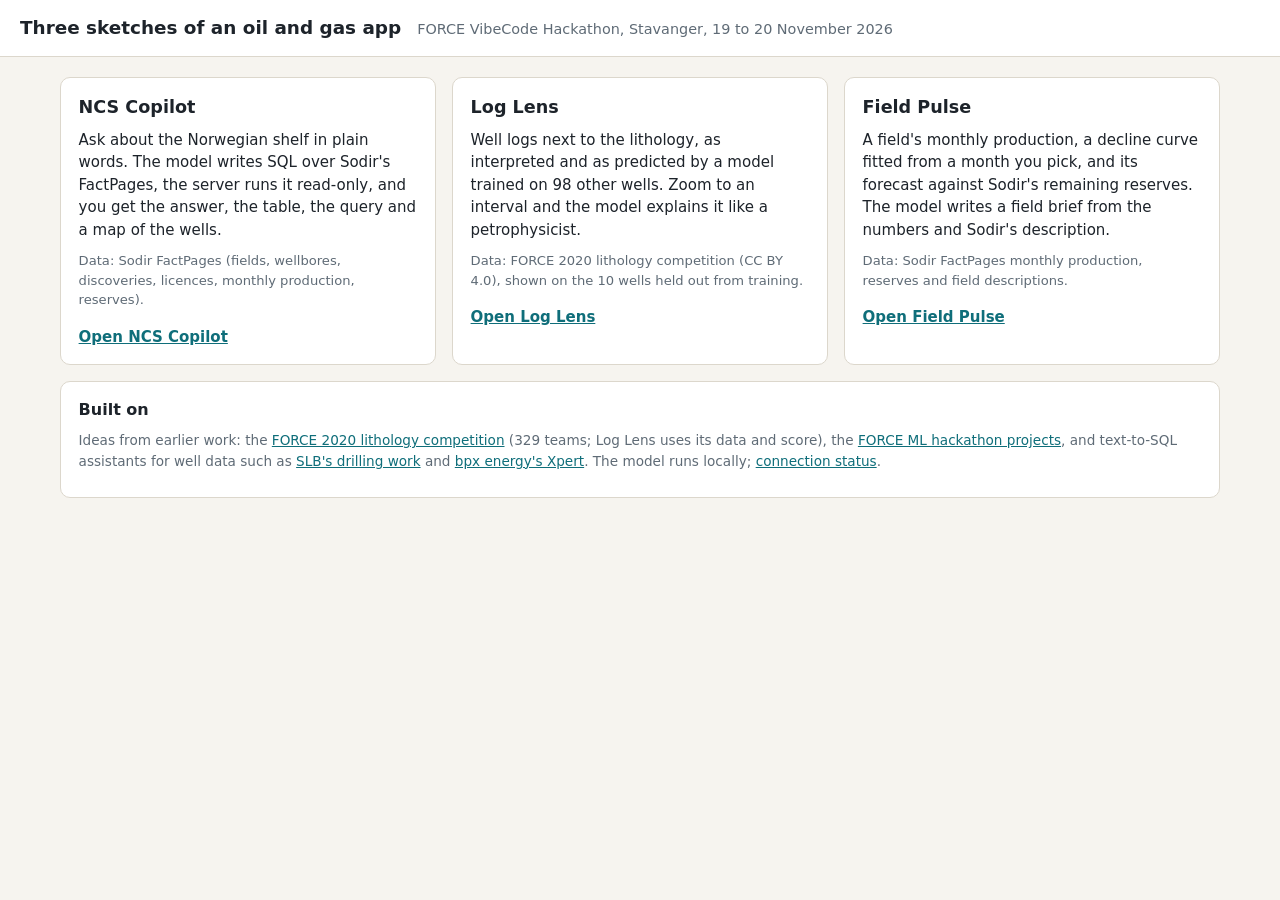
==== app/pages/index.html @ 9510b370 "initial testbeds" ====
<!doctype html>
<html lang="en">
<head>
<meta charset="utf-8" />
<meta name="viewport" content="width=device-width, initial-scale=1" />
<title>Hackathon sketches</title>
<link rel="stylesheet" href="style.css" />
<style>
  .sketch h2 { font-size: 1.1rem; }
  .sketch .data { font-size: 0.82rem; color: var(--muted); }
  .sketch a.open { display: inline-block; margin-top: 0.4rem; font-weight: 600; }
</style>
</head>
<body>
<header class="top">
  <h1>Three sketches of an oil and gas app</h1>
  <span class="sub">FORCE VibeCode Hackathon, Stavanger, 19 to 20 November 2026</span>
</header>
<main>
  <div class="grid">
    <div class="card sketch">
      <h2>NCS Copilot</h2>
      <p>Ask about the Norwegian shelf in plain words. The model writes SQL over Sodir's FactPages, the server runs it
        read-only, and you get the answer, the table, the query and a map of the wells.</p>
      <p class="data">Data: Sodir FactPages (fields, wellbores, discoveries, licences, monthly production, reserves).</p>
      <a class="open" href="copilot/">Open NCS Copilot</a>
    </div>
    <div class="card sketch">
      <h2>Log Lens</h2>
      <p>Well logs next to the lithology, as interpreted and as predicted by a model trained on 98 other wells.
        Zoom to an interval and the model explains it like a petrophysicist.</p>
      <p class="data">Data: FORCE 2020 lithology competition (CC BY 4.0), shown on the 10 wells held out from training.</p>
      <a class="open" href="logs/">Open Log Lens</a>
    </div>
    <div class="card sketch">
      <h2>Field Pulse</h2>
      <p>A field's monthly production, a decline curve fitted from a month you pick, and its forecast against
        Sodir's remaining reserves. The model writes a field brief from the numbers and Sodir's description.</p>
      <p class="data">Data: Sodir FactPages monthly production, reserves and field descriptions.</p>
      <a class="open" href="decline/">Open Field Pulse</a>
    </div>
  </div>
  <div class="card small">
    <h2>Built on</h2>
    <p class="muted">Ideas from earlier work: the
      <a href="https://github.com/bolgebrygg/Force-2020-Machine-Learning-competition">FORCE 2020 lithology competition</a>
      (329 teams; Log Lens uses its data and score), the
      <a href="https://agilescientific.com/blog/2018/9/27/force-ml-hackathon-project-round-up">FORCE ML hackathon projects</a>,
      and text-to-SQL assistants for well data such as
      <a href="https://ai.slb.com/blog/drilling-genai-optimization">SLB's drilling work</a> and
      <a href="https://aws.amazon.com/blogs/industries/how-bpx-energy-uses-amazon-bedrock-to-transform-oil-and-gas-production-insights">bpx energy's Xpert</a>.
      The model runs locally; <a href="status/">connection status</a>.</p>
  </div>
</main>
</body>
</html>
---- app/pages/style.css ----
:root {
  --bg: #f6f4ef;
  --panel: #ffffff;
  --ink: #1d232a;
  --muted: #5f6b76;
  --line: #dcd7cc;
  --accent: #0f6e7a;
  --accent-ink: #ffffff;
  --warn: #a4471d;
  --good: #2f7a3b;
  --code: #eef1f2;
  color-scheme: light;
}
@media (prefers-color-scheme: dark) {
  :root {
    --bg: #12161a;
    --panel: #1b2127;
    --ink: #e6e9ec;
    --muted: #97a3ad;
    --line: #2d353d;
    --accent: #48b3bf;
    --accent-ink: #0b1215;
    --warn: #f08c5a;
    --good: #6cc27b;
    --code: #222a31;
    color-scheme: dark;
  }
}
* { box-sizing: border-box; }
body {
  margin: 0;
  background: var(--bg);
  color: var(--ink);
  font: 15px/1.5 system-ui, -apple-system, "Segoe UI", sans-serif;
}
header.top {
  display: flex;
  align-items: baseline;
  gap: 1rem;
  flex-wrap: wrap;
  padding: 0.9rem 1.25rem;
  border-bottom: 1px solid var(--line);
  background: var(--panel);
}
header.top a.home { color: var(--muted); text-decoration: none; font-size: 0.9rem; }
header.top h1 { margin: 0; font-size: 1.15rem; }
header.top .sub { color: var(--muted); font-size: 0.9rem; }
main { max-width: 1200px; margin: 0 auto; padding: 1.25rem; }
.card {
  background: var(--panel);
  border: 1px solid var(--line);
  border-radius: 10px;
  padding: 1rem 1.1rem;
  margin-bottom: 1rem;
}
.grid { display: grid; gap: 1rem; grid-template-columns: repeat(auto-fit, minmax(260px, 1fr)); }
h2 { font-size: 1rem; margin: 0 0 0.5rem; }
p { margin: 0.3rem 0 0.6rem; }
.muted { color: var(--muted); }
.small { font-size: 0.85rem; }
a { color: var(--accent); }
input, select, textarea, button {
  font: inherit;
  color: var(--ink);
  background: var(--panel);
  border: 1px solid var(--line);
  border-radius: 7px;
  padding: 0.45rem 0.6rem;
}
textarea { width: 100%; min-height: 3.2rem; resize: vertical; }
button {
  background: var(--accent);
  color: var(--accent-ink);
  border-color: var(--accent);
  cursor: pointer;
}
button.ghost { background: transparent; color: var(--accent); }
button:disabled { opacity: 0.55; cursor: wait; }
.row { display: flex; gap: 0.6rem; align-items: center; flex-wrap: wrap; }
.chips { display: flex; gap: 0.4rem; flex-wrap: wrap; margin: 0.5rem 0; }
.chip {
  background: transparent;
  color: var(--ink);
  border: 1px solid var(--line);
  border-radius: 99px;
  padding: 0.2rem 0.7rem;
  font-size: 0.85rem;
}
pre, code { background: var(--code); border-radius: 6px; }
pre { padding: 0.7rem; overflow-x: auto; white-space: pre-wrap; font-size: 0.85rem; }
code { padding: 0.05rem 0.3rem; }
.answer { font-size: 1.02rem; white-space: pre-wrap; }
.error { color: var(--warn); }
.ok { color: var(--good); }
.table-wrap { overflow: auto; max-height: 420px; border: 1px solid var(--line); border-radius: 8px; }
table { border-collapse: collapse; width: 100%; font-size: 0.85rem; }
th, td { padding: 0.3rem 0.55rem; border-bottom: 1px solid var(--line); text-align: left; white-space: nowrap; }
th { position: sticky; top: 0; background: var(--panel); }
.stat { display: inline-block; margin-right: 1.4rem; }
.stat b { display: block; font-size: 1.25rem; }
.stat span { color: var(--muted); font-size: 0.8rem; }
#map { height: 380px; border-radius: 8px; }
.plot { width: 100%; }
.legend { display: flex; flex-wrap: wrap; gap: 0.3rem 0.9rem; font-size: 0.8rem; }
.legend i { display: inline-block; width: 0.8rem; height: 0.8rem; border-radius: 2px; margin-right: 0.3rem; vertical-align: -1px; }
@media (max-width: 600px) {
  main { padding: 0.8rem 16px; }
  header.top { padding: 0.8rem 16px; }
}
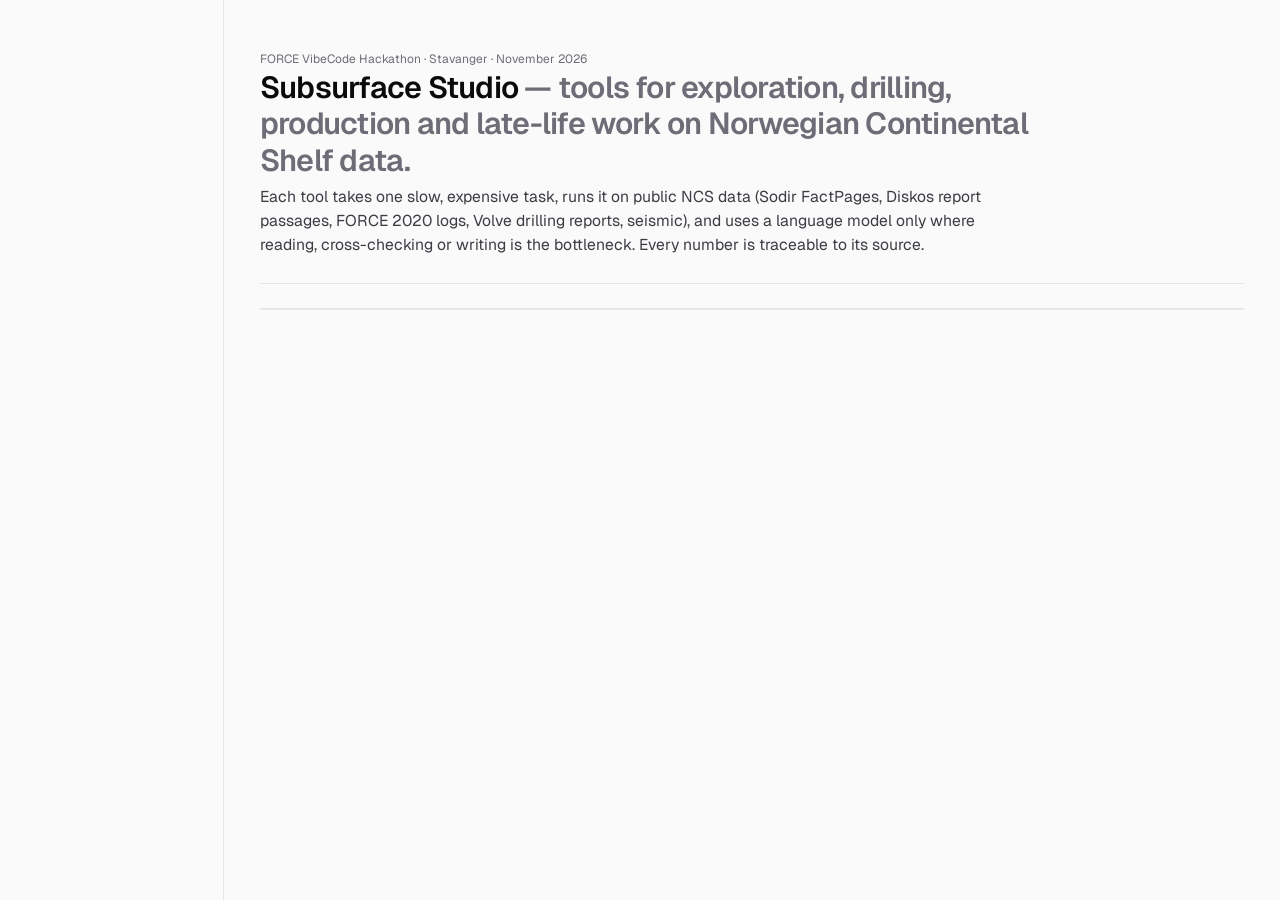
==== commit 525c863f: "feat: Subsurface Studio, ten tools on NCS data; sleek UI, tests, claim checks, drilling window, Mont" ====
--- a/app/pages/index.html
+++ b/app/pages/index.html
@@ -3,54 +3,36 @@
 <head>
 <meta charset="utf-8" />
 <meta name="viewport" content="width=device-width, initial-scale=1" />
-<title>Hackathon sketches</title>
+<title>Subsurface Studio</title>
 <link rel="stylesheet" href="style.css" />
-<style>
-  .sketch h2 { font-size: 1.1rem; }
-  .sketch .data { font-size: 0.82rem; color: var(--muted); }
-  .sketch a.open { display: inline-block; margin-top: 0.4rem; font-weight: 600; }
-</style>
 </head>
-<body>
-<header class="top">
-  <h1>Three sketches of an oil and gas app</h1>
-  <span class="sub">FORCE VibeCode Hackathon, Stavanger, 19 to 20 November 2026</span>
-</header>
-<main>
-  <div class="grid">
-    <div class="card sketch">
-      <h2>NCS Copilot</h2>
-      <p>Ask about the Norwegian shelf in plain words. The model writes SQL over Sodir's FactPages, the server runs it
-        read-only, and you get the answer, the table, the query and a map of the wells.</p>
-      <p class="data">Data: Sodir FactPages (fields, wellbores, discoveries, licences, monthly production, reserves).</p>
-      <a class="open" href="copilot/">Open NCS Copilot</a>
-    </div>
-    <div class="card sketch">
-      <h2>Log Lens</h2>
-      <p>Well logs next to the lithology, as interpreted and as predicted by a model trained on 98 other wells.
-        Zoom to an interval and the model explains it like a petrophysicist.</p>
-      <p class="data">Data: FORCE 2020 lithology competition (CC BY 4.0), shown on the 10 wells held out from training.</p>
-      <a class="open" href="logs/">Open Log Lens</a>
-    </div>
-    <div class="card sketch">
-      <h2>Field Pulse</h2>
-      <p>A field's monthly production, a decline curve fitted from a month you pick, and its forecast against
-        Sodir's remaining reserves. The model writes a field brief from the numbers and Sodir's description.</p>
-      <p class="data">Data: Sodir FactPages monthly production, reserves and field descriptions.</p>
-      <a class="open" href="decline/">Open Field Pulse</a>
-    </div>
-  </div>
-  <div class="card small">
-    <h2>Built on</h2>
-    <p class="muted">Ideas from earlier work: the
-      <a href="https://github.com/bolgebrygg/Force-2020-Machine-Learning-competition">FORCE 2020 lithology competition</a>
-      (329 teams; Log Lens uses its data and score), the
-      <a href="https://agilescientific.com/blog/2018/9/27/force-ml-hackathon-project-round-up">FORCE ML hackathon projects</a>,
-      and text-to-SQL assistants for well data such as
-      <a href="https://ai.slb.com/blog/drilling-genai-optimization">SLB's drilling work</a> and
-      <a href="https://aws.amazon.com/blogs/industries/how-bpx-energy-uses-amazon-bedrock-to-transform-oil-and-gas-production-insights">bpx energy's Xpert</a>.
-      The model runs locally; <a href="status/">connection status</a>.</p>
-  </div>
+<body data-root=".">
+<main class="page">
+  <section class="hero">
+    <div class="eyebrow">FORCE VibeCode Hackathon · Stavanger · November 2026</div>
+    <h1>Subsurface Studio <em>— tools for exploration, drilling, production and late-life work on Norwegian Continental Shelf data.</em></h1>
+    <p class="lede">Each tool takes one slow, expensive task, runs it on public NCS data (Sodir FactPages, Diskos report
+      passages, FORCE 2020 logs, Volve drilling reports, seismic), and uses a language model only where reading,
+      cross-checking or writing is the bottleneck. Every number is traceable to its source.</p>
+  </section>
+  <div class="kpis" id="facts"></div>
+  <div id="groups"></div>
 </main>
+<script src="shell.js"></script>
+<script>
+const { esc, call } = window.studio
+call('api/apps').then(({ groups, apps }) => {
+  document.getElementById('facts').innerHTML = [
+    [apps.length, 'tools'], ['8,496', 'NCS wellbores'], ['1,690', 'Diskos report passages'],
+    ['142', 'fields with production'], ['1,759', 'daily drilling reports'], ['108', 'wells of labelled logs'],
+  ].map(([v, k]) => `<div class="kpi"><div class="v">${v}</div><div class="k">${k}</div></div>`).join('')
+  document.getElementById('groups').innerHTML = groups.map((g) => {
+    const list = apps.filter((a) => a.group === g.id)
+    if (!list.length) return ''
+    return `<div class="section-title">${esc(g.name)}</div><div class="directory">${list.map((a) => `
+      <a href="${a.path}/"><b>${esc(a.name)}</b><span class="d">${esc(a.tagline)}</span><span class="v">${esc(a.value)}</span></a>`).join('')}</div>`
+  }).join('')
+})
+</script>
 </body>
 </html>
--- a/app/pages/style.css
+++ b/app/pages/style.css
@@ -1,109 +1,197 @@
+/* Subsurface Studio: a quiet, dense interface for working with data. One accent colour, flat surfaces, 1 px lines.
+   Dark by default, light when the system asks for it. */
 :root {
-  --bg: #f6f4ef;
-  --panel: #ffffff;
-  --ink: #1d232a;
-  --muted: #5f6b76;
-  --line: #dcd7cc;
-  --accent: #0f6e7a;
+  --bg: #09090b;
+  --panel: #0f0f12;
+  --panel-2: #141418;
+  --line: #222228;
+  --line-2: #2e2e36;
+  --ink: #ececef;
+  --ink-2: #b6b6bf;
+  --muted: #7c7c87;
+  --accent: #5b8cff;
+  --accent-2: #4775e6;
   --accent-ink: #ffffff;
-  --warn: #a4471d;
-  --good: #2f7a3b;
-  --code: #eef1f2;
-  color-scheme: light;
+  --amber: #d6a23a;
+  --red: #f0625a;
+  --green: #45c46a;
+  --blue: #5b8cff;
+  --violet: #a28bf5;
+  --radius: 8px;
+  --radius-sm: 6px;
+  --font: "Geist", "Inter", system-ui, -apple-system, "Segoe UI", sans-serif;
+  --mono: "Geist Mono", "JetBrains Mono", ui-monospace, Menlo, monospace;
+  color-scheme: dark;
 }
-@media (prefers-color-scheme: dark) {
+@media (prefers-color-scheme: light) {
   :root {
-    --bg: #12161a;
-    --panel: #1b2127;
-    --ink: #e6e9ec;
-    --muted: #97a3ad;
-    --line: #2d353d;
-    --accent: #48b3bf;
-    --accent-ink: #0b1215;
-    --warn: #f08c5a;
-    --good: #6cc27b;
-    --code: #222a31;
-    color-scheme: dark;
+    --bg: #fafafa;
+    --panel: #ffffff;
+    --panel-2: #f4f4f5;
+    --line: #e6e6ea;
+    --line-2: #d6d6dc;
+    --ink: #0b0b0d;
+    --ink-2: #3c3c44;
+    --muted: #6d6d77;
+    --accent: #2f63e0;
+    --accent-2: #2452c2;
+    --amber: #b07a0f;
+    --red: #cf3c35;
+    --green: #1f8f45;
+    --blue: #2f63e0;
+    --violet: #6f4fd6;
+    color-scheme: light;
   }
 }
+
 * { box-sizing: border-box; }
-body {
-  margin: 0;
-  background: var(--bg);
-  color: var(--ink);
-  font: 15px/1.5 system-ui, -apple-system, "Segoe UI", sans-serif;
+html, body { margin: 0; }
+body { background: var(--bg); color: var(--ink); font: 14px/1.55 var(--font); -webkit-font-smoothing: antialiased; min-height: 100vh; }
+a { color: var(--ink); text-decoration: underline; text-decoration-color: var(--line-2); text-underline-offset: 3px; }
+a:hover { text-decoration-color: var(--ink); }
+h1, h2, h3 { margin: 0; letter-spacing: -0.015em; font-weight: 600; }
+p { margin: 0.3rem 0 0.6rem; }
+code, pre, .mono { font-family: var(--mono); font-size: 0.85em; }
+::selection { background: color-mix(in srgb, var(--accent) 35%, transparent); }
+[hidden] { display: none !important; }
+
+/* frame */
+.shell { display: grid; grid-template-columns: 224px minmax(0, 1fr); min-height: 100vh; }
+.side { position: sticky; top: 0; height: 100vh; overflow-y: auto; border-right: 1px solid var(--line); padding: 1rem 0.75rem 1.25rem; display: flex; flex-direction: column; }
+.brand { display: flex; align-items: center; gap: 0.55rem; padding: 0.25rem 0.5rem 1.1rem; color: var(--ink); text-decoration: none; }
+.brand-mark { width: 16px; height: 16px; border-radius: 4px; background: var(--ink); flex: none; font-size: 0; }
+.brand b { display: block; font-size: 0.92rem; font-weight: 600; letter-spacing: -0.01em; }
+.brand > span > span { display: none; }
+.nav-group { margin-top: 1.1rem; }
+.nav-group > div { font-size: 0.72rem; color: var(--muted); padding: 0 0.5rem 0.3rem; }
+.nav a { display: block; padding: 0.32rem 0.5rem; border-radius: 5px; color: var(--ink-2); font-size: 0.86rem; text-decoration: none; }
+.nav a:hover { color: var(--ink); background: var(--panel-2); }
+.nav a.on { color: var(--ink); background: var(--panel-2); font-weight: 500; }
+.nav .dot, .nav .new { display: none; }
+.side-foot { margin-top: auto; padding: 1rem 0.5rem 0; font-size: 0.74rem; color: var(--muted); border-top: 1px solid var(--line); }
+.side-foot select { width: 100%; font-size: 0.8rem; padding: 0.35rem 0.5rem; margin-top: 0.3rem; }
+.side-foot label.field { color: var(--muted); font-size: 0.74rem; }
+.menu-btn { display: none; }
+
+.content { min-width: 0; }
+.page { max-width: 1360px; margin: 0 auto; padding: 1.75rem 2.25rem 3rem; }
+.page-head { display: flex; gap: 2rem; align-items: flex-end; justify-content: space-between; flex-wrap: wrap; padding-bottom: 1.1rem; margin-bottom: 1.25rem; border-bottom: 1px solid var(--line); }
+.eyebrow { font-size: 0.75rem; color: var(--muted); }
+.page-head h1 { font-size: 1.55rem; margin-top: 0.15rem; }
+.lede { color: var(--ink-2); max-width: 760px; margin: 0.4rem 0 0; }
+.value-pill { font-size: 0.8rem; color: var(--muted); max-width: 300px; text-align: right; }
+.value-pill b { display: block; color: var(--ink); font-weight: 500; font-size: 0.9rem; }
+
+/* surfaces */
+.panel { background: var(--panel); border: 1px solid var(--line); border-radius: var(--radius); padding: 1rem 1.1rem; }
+.panel + .panel, .stack > * + * { margin-top: 1rem; }
+.panel-head { display: flex; align-items: center; justify-content: space-between; gap: 1rem; margin-bottom: 0.85rem; flex-wrap: wrap; }
+.panel-head h2 { font-size: 0.92rem; }
+.panel-head .hint, .hint { color: var(--muted); font-size: 0.78rem; }
+.grid { display: grid; gap: 1rem; }
+.g2 { grid-template-columns: repeat(2, minmax(0, 1fr)); }
+.g3 { grid-template-columns: repeat(3, minmax(0, 1fr)); }
+.g4 { grid-template-columns: repeat(4, minmax(0, 1fr)); }
+.split { display: grid; gap: 1rem; grid-template-columns: minmax(0, 1.6fr) minmax(330px, 1fr); align-items: start; }
+.muted { color: var(--muted); }
+.small { font-size: 0.8rem; }
+
+/* key numbers: one strip, divided by hairlines */
+.kpis { display: grid; grid-template-columns: repeat(auto-fit, minmax(150px, 1fr)); border: 1px solid var(--line); border-radius: var(--radius); background: var(--panel); overflow: hidden; }
+.kpi { padding: 0.8rem 1rem; border-left: 1px solid var(--line); margin-left: -1px; }
+.kpi .v { font: 500 1.35rem/1.2 var(--font); font-variant-numeric: tabular-nums; letter-spacing: -0.02em; }
+.kpi .v small { font-size: 0.72rem; color: var(--muted); font-weight: 400; margin-left: 0.25rem; letter-spacing: 0; }
+.kpi .k { color: var(--muted); font-size: 0.75rem; margin-top: 0.2rem; }
+.kpi.good .v { color: var(--green); }
+.kpi.warn .v { color: var(--amber); }
+.kpi.bad .v { color: var(--red); }
+
+/* controls */
+input, select, textarea, button { font: inherit; color: var(--ink); }
+input, select, textarea { background: var(--bg); border: 1px solid var(--line-2); border-radius: var(--radius-sm); padding: 0.45rem 0.65rem; outline: none; }
+input:focus, select:focus, textarea:focus { border-color: var(--accent); }
+textarea { width: 100%; min-height: 3.2rem; resize: vertical; }
+label { color: var(--ink-2); font-size: 0.8rem; }
+label.field { display: grid; gap: 0.3rem; }
+.btn { display: inline-flex; align-items: center; gap: 0.4rem; border: 1px solid var(--ink); background: var(--ink); color: var(--bg); padding: 0.45rem 0.9rem; border-radius: var(--radius-sm); font-weight: 500; cursor: pointer; white-space: nowrap; font-size: 0.86rem; }
+.btn:hover { opacity: 0.88; }
+.btn.ghost { background: transparent; color: var(--ink); border-color: var(--line-2); }
+.btn.ghost:hover { border-color: var(--ink-2); opacity: 1; }
+.btn:disabled { opacity: 0.45; cursor: progress; }
+.row { display: flex; gap: 0.7rem; align-items: center; flex-wrap: wrap; }
+.row.end { align-items: flex-end; }
+.grow { flex: 1; }
+.chips { display: flex; gap: 0.4rem; flex-wrap: wrap; }
+.chip { border: 1px solid var(--line); background: transparent; color: var(--ink-2); border-radius: var(--radius-sm); padding: 0.25rem 0.6rem; font-size: 0.78rem; cursor: pointer; text-align: left; }
+.chip:hover { border-color: var(--line-2); color: var(--ink); background: var(--panel-2); }
+.seg { display: inline-flex; border: 1px solid var(--line-2); border-radius: var(--radius-sm); padding: 2px; gap: 2px; }
+.seg button { background: transparent; border: 0; padding: 0.3rem 0.7rem; color: var(--muted); cursor: pointer; border-radius: 4px; font-size: 0.84rem; }
+.seg button:hover { color: var(--ink); }
+.seg button.on { background: var(--panel-2); color: var(--ink); }
+
+/* labels and states */
+.tag { display: inline-block; font-size: 0.72rem; padding: 0.05rem 0.4rem; border-radius: 4px; background: var(--panel-2); color: var(--ink-2); border: 0; white-space: nowrap; }
+.tag.green { color: var(--green); background: color-mix(in srgb, var(--green) 12%, transparent); }
+.tag.amber { color: var(--amber); background: color-mix(in srgb, var(--amber) 12%, transparent); }
+.tag.red { color: var(--red); background: color-mix(in srgb, var(--red) 12%, transparent); }
+.tag.blue { color: var(--blue); background: color-mix(in srgb, var(--blue) 12%, transparent); }
+.callout { border: 1px solid var(--line); border-left: 2px solid var(--ink-2); background: var(--panel-2); border-radius: var(--radius-sm); padding: 0.6rem 0.8rem; }
+.callout.warn { border-left-color: var(--amber); }
+.callout.err { border-left-color: var(--red); }
+.prose { white-space: pre-wrap; line-height: 1.65; color: var(--ink); }
+.empty { color: var(--muted); text-align: center; padding: 1.8rem 1rem; border: 1px dashed var(--line-2); border-radius: var(--radius-sm); font-size: 0.86rem; }
+.spin { width: 13px; height: 13px; border: 1.5px solid var(--line-2); border-top-color: var(--ink); border-radius: 50%; animation: spin 0.7s linear infinite; display: inline-block; vertical-align: -2px; }
+@keyframes spin { to { transform: rotate(360deg); } }
+.thinking { display: inline-flex; gap: 0.5rem; align-items: center; color: var(--muted); font-size: 0.82rem; }
+details summary { cursor: pointer; color: var(--muted); font-size: 0.8rem; }
+pre { background: var(--bg); border: 1px solid var(--line); border-radius: var(--radius-sm); padding: 0.7rem; overflow-x: auto; white-space: pre-wrap; margin: 0.5rem 0 0; }
+
+/* tables */
+.table-wrap { overflow: auto; max-height: 460px; border: 1px solid var(--line); border-radius: var(--radius-sm); }
+table { border-collapse: collapse; width: 100%; font-size: 0.82rem; font-variant-numeric: tabular-nums; }
+th, td { padding: 0.42rem 0.7rem; border-bottom: 1px solid var(--line); text-align: left; white-space: nowrap; }
+th { position: sticky; top: 0; background: var(--panel); color: var(--muted); font-weight: 500; font-size: 0.74rem; z-index: 1; }
+tr:last-child td { border-bottom: 0; }
+tr:hover td { background: var(--panel-2); }
+tr.sel td { background: color-mix(in srgb, var(--accent) 10%, transparent); }
+td.num, th.num { text-align: right; }
+
+/* charts and maps */
+.chart { width: 100%; min-height: 300px; }
+.map { height: 420px; border-radius: var(--radius-sm); border: 1px solid var(--line); }
+.legend { display: flex; flex-wrap: wrap; gap: 0.3rem 1rem; font-size: 0.76rem; color: var(--ink-2); }
+.legend i { display: inline-block; width: 0.65rem; height: 0.65rem; border-radius: 2px; margin-right: 0.35rem; vertical-align: -1px; }
+.bar { height: 5px; background: var(--panel-2); border-radius: 99px; overflow: hidden; }
+.bar > span { display: block; height: 100%; background: var(--ink-2); }
+
+/* overview */
+.hero { padding: 1.4rem 0 1.6rem; border-bottom: 1px solid var(--line); margin-bottom: 1.5rem; }
+.hero h1 { font-size: 1.9rem; line-height: 1.2; max-width: 820px; letter-spacing: -0.025em; }
+.hero h1 em { font-style: normal; color: var(--muted); }
+.hero .lede { font-size: 0.98rem; }
+.directory { border: 1px solid var(--line); border-radius: var(--radius); overflow: hidden; background: var(--panel); }
+.directory a { display: grid; grid-template-columns: 220px minmax(0, 1fr) 260px; gap: 1.5rem; padding: 0.95rem 1.1rem; border-top: 1px solid var(--line); color: var(--ink); text-decoration: none; align-items: baseline; }
+.directory a:first-child { border-top: 0; }
+.directory a:hover { background: var(--panel-2); }
+.directory b { font-weight: 500; }
+.directory .d { color: var(--ink-2); font-size: 0.86rem; }
+.directory .v { color: var(--muted); font-size: 0.8rem; text-align: right; }
+.section-title { font-size: 0.78rem; color: var(--muted); margin: 1.6rem 0 0.6rem; }
+
+@media (max-width: 1100px) {
+  .split { grid-template-columns: 1fr; }
+  .g4 { grid-template-columns: repeat(2, minmax(0, 1fr)); }
+  .directory a { grid-template-columns: 180px minmax(0, 1fr); }
+  .directory .v { display: none; }
 }
-header.top {
-  display: flex;
-  align-items: baseline;
-  gap: 1rem;
-  flex-wrap: wrap;
-  padding: 0.9rem 1.25rem;
-  border-bottom: 1px solid var(--line);
-  background: var(--panel);
+@media (max-width: 820px) {
+  .shell { grid-template-columns: 1fr; }
+  .side { position: fixed; z-index: 30; width: 260px; background: var(--bg); transform: translateX(-100%); transition: transform 0.2s; }
+  .side.open { transform: none; }
+  .menu-btn { display: inline-flex; position: fixed; top: 12px; right: 12px; z-index: 40; background: var(--panel); border: 1px solid var(--line-2); border-radius: 6px; padding: 0.35rem 0.6rem; color: var(--ink); cursor: pointer; }
+  .page { padding: 1.1rem 16px 2.5rem; }
+  .g2, .g3, .g4 { grid-template-columns: 1fr; }
+  .hero h1 { font-size: 1.5rem; }
+  .value-pill { text-align: left; }
+  .directory a { grid-template-columns: 1fr; gap: 0.2rem; }
 }
-header.top a.home { color: var(--muted); text-decoration: none; font-size: 0.9rem; }
-header.top h1 { margin: 0; font-size: 1.15rem; }
-header.top .sub { color: var(--muted); font-size: 0.9rem; }
-main { max-width: 1200px; margin: 0 auto; padding: 1.25rem; }
-.card {
-  background: var(--panel);
-  border: 1px solid var(--line);
-  border-radius: 10px;
-  padding: 1rem 1.1rem;
-  margin-bottom: 1rem;
-}
-.grid { display: grid; gap: 1rem; grid-template-columns: repeat(auto-fit, minmax(260px, 1fr)); }
-h2 { font-size: 1rem; margin: 0 0 0.5rem; }
-p { margin: 0.3rem 0 0.6rem; }
-.muted { color: var(--muted); }
-.small { font-size: 0.85rem; }
-a { color: var(--accent); }
-input, select, textarea, button {
-  font: inherit;
-  color: var(--ink);
-  background: var(--panel);
-  border: 1px solid var(--line);
-  border-radius: 7px;
-  padding: 0.45rem 0.6rem;
-}
-textarea { width: 100%; min-height: 3.2rem; resize: vertical; }
-button {
-  background: var(--accent);
-  color: var(--accent-ink);
-  border-color: var(--accent);
-  cursor: pointer;
-}
-button.ghost { background: transparent; color: var(--accent); }
-button:disabled { opacity: 0.55; cursor: wait; }
-.row { display: flex; gap: 0.6rem; align-items: center; flex-wrap: wrap; }
-.chips { display: flex; gap: 0.4rem; flex-wrap: wrap; margin: 0.5rem 0; }
-.chip {
-  background: transparent;
-  color: var(--ink);
-  border: 1px solid var(--line);
-  border-radius: 99px;
-  padding: 0.2rem 0.7rem;
-  font-size: 0.85rem;
-}
-pre, code { background: var(--code); border-radius: 6px; }
-pre { padding: 0.7rem; overflow-x: auto; white-space: pre-wrap; font-size: 0.85rem; }
-code { padding: 0.05rem 0.3rem; }
-.answer { font-size: 1.02rem; white-space: pre-wrap; }
-.error { color: var(--warn); }
-.ok { color: var(--good); }
-.table-wrap { overflow: auto; max-height: 420px; border: 1px solid var(--line); border-radius: 8px; }
-table { border-collapse: collapse; width: 100%; font-size: 0.85rem; }
-th, td { padding: 0.3rem 0.55rem; border-bottom: 1px solid var(--line); text-align: left; white-space: nowrap; }
-th { position: sticky; top: 0; background: var(--panel); }
-.stat { display: inline-block; margin-right: 1.4rem; }
-.stat b { display: block; font-size: 1.25rem; }
-.stat span { color: var(--muted); font-size: 0.8rem; }
-#map { height: 380px; border-radius: 8px; }
-.plot { width: 100%; }
-.legend { display: flex; flex-wrap: wrap; gap: 0.3rem 0.9rem; font-size: 0.8rem; }
-.legend i { display: inline-block; width: 0.8rem; height: 0.8rem; border-radius: 2px; margin-right: 0.3rem; vertical-align: -1px; }
-@media (max-width: 600px) {
-  main { padding: 0.8rem 16px; }
-  header.top { padding: 0.8rem 16px; }
-}
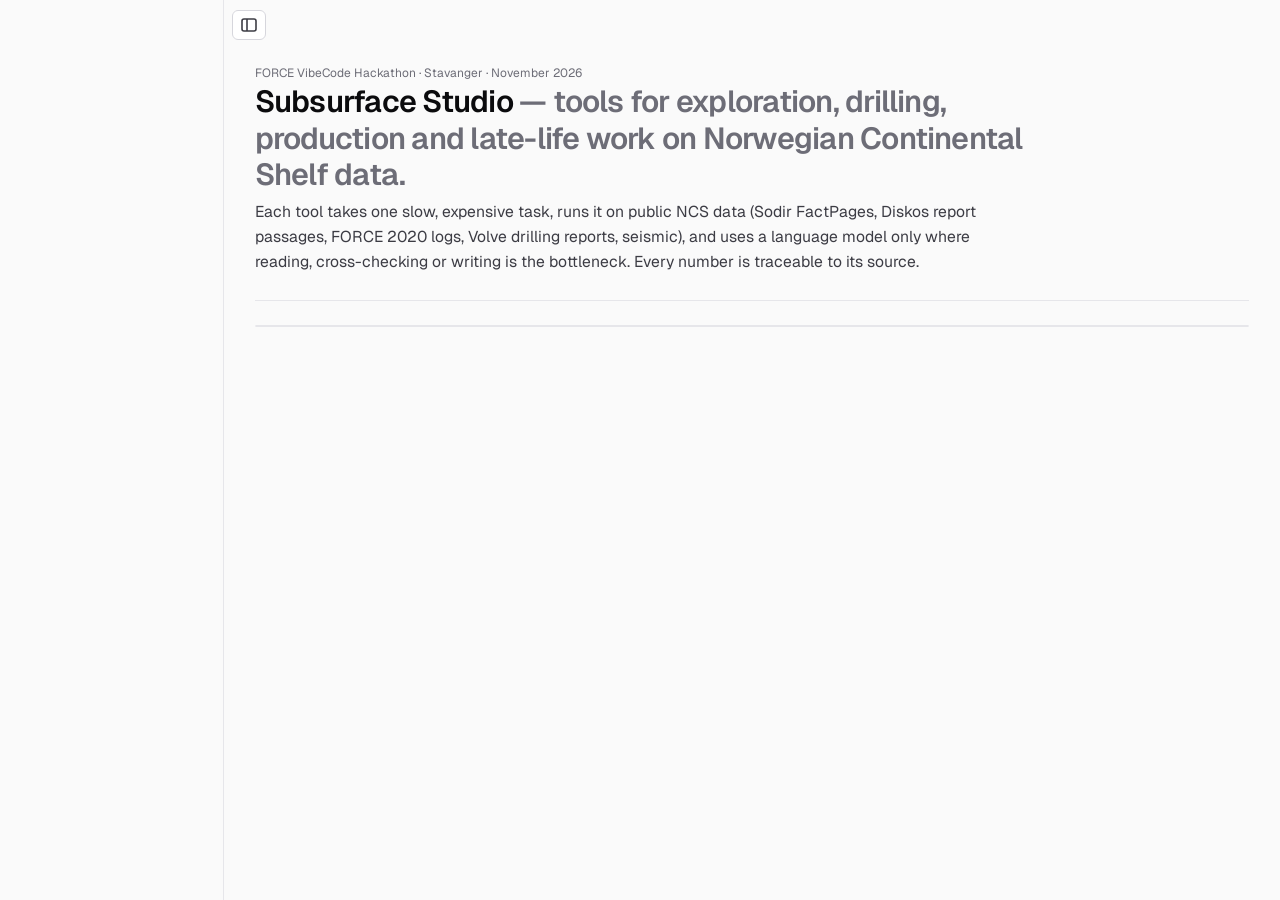
==== commit 8ce5ea52: "feat: updated hackathon visualization" ====
--- a/app/pages/index.html
+++ b/app/pages/index.html
@@ -5,6 +5,7 @@
 <meta name="viewport" content="width=device-width, initial-scale=1" />
 <title>Subsurface Studio</title>
 <link rel="stylesheet" href="style.css" />
+<script src="theme.js"></script>
 </head>
 <body data-root=".">
 <main class="page">
--- a/app/pages/style.css
+++ b/app/pages/style.css
@@ -1,5 +1,5 @@
 /* Subsurface Studio: a quiet, dense interface for working with data. One accent colour, flat surfaces, 1 px lines.
-   Dark by default, light when the system asks for it. */
+   Dark by default, light when the system asks for it; the toggle in the sidebar (theme.js) overrides both. */
 :root {
   --bg: #09090b;
   --panel: #0f0f12;
@@ -24,7 +24,7 @@
   color-scheme: dark;
 }
 @media (prefers-color-scheme: light) {
-  :root {
+  :root:not([data-theme="dark"]) {
     --bg: #fafafa;
     --panel: #ffffff;
     --panel-2: #f4f4f5;
@@ -43,10 +43,29 @@
     color-scheme: light;
   }
 }
+:root[data-theme="light"] {
+  --bg: #fafafa;
+  --panel: #ffffff;
+  --panel-2: #f4f4f5;
+  --line: #e6e6ea;
+  --line-2: #d6d6dc;
+  --ink: #0b0b0d;
+  --ink-2: #3c3c44;
+  --muted: #6d6d77;
+  --accent: #2f63e0;
+  --accent-2: #2452c2;
+  --amber: #b07a0f;
+  --red: #cf3c35;
+  --green: #1f8f45;
+  --blue: #2f63e0;
+  --violet: #6f4fd6;
+  color-scheme: light;
+}
 
 * { box-sizing: border-box; }
 html, body { margin: 0; }
-body { background: var(--bg); color: var(--ink); font: 14px/1.55 var(--font); -webkit-font-smoothing: antialiased; min-height: 100vh; }
+html { font-size: clamp(16px, 0.45vw + 9px, 20px); } /* 16 px up to a 1,600 px screen, then growing to 20 px at 2,400 */
+body { background: var(--bg); color: var(--ink); font: 0.92rem/1.6 var(--font); -webkit-font-smoothing: antialiased; min-height: 100vh; }
 a { color: var(--ink); text-decoration: underline; text-decoration-color: var(--line-2); text-underline-offset: 3px; }
 a:hover { text-decoration-color: var(--ink); }
 h1, h2, h3 { margin: 0; letter-spacing: -0.015em; font-weight: 600; }
@@ -56,7 +75,12 @@
 [hidden] { display: none !important; }
 
 /* frame */
-.shell { display: grid; grid-template-columns: 224px minmax(0, 1fr); min-height: 100vh; }
+.shell { --side-w: 14rem; display: grid; grid-template-columns: var(--side-w) minmax(0, 1fr); min-height: 100vh; }
+html[data-side="closed"] .shell { --side-w: 0px; }
+html[data-side="closed"] .side { padding: 0; border: 0; overflow: hidden; opacity: 0; pointer-events: none; }
+.side-toggle { position: fixed; top: 10px; left: calc(var(--side-w, 14rem) + 8px); z-index: 45; display: inline-flex; align-items: center; justify-content: center; width: 34px; height: 30px; background: var(--panel); border: 1px solid var(--line-2); border-radius: 6px; color: var(--ink-2); cursor: pointer; }
+.side-toggle:hover { color: var(--ink); border-color: var(--ink-2); }
+html[data-side="closed"] .side-toggle { left: 10px; }
 .side { position: sticky; top: 0; height: 100vh; overflow-y: auto; border-right: 1px solid var(--line); padding: 1rem 0.75rem 1.25rem; display: flex; flex-direction: column; }
 .brand { display: flex; align-items: center; gap: 0.55rem; padding: 0.25rem 0.5rem 1.1rem; color: var(--ink); text-decoration: none; }
 .brand-mark { width: 16px; height: 16px; border-radius: 4px; background: var(--ink); flex: none; font-size: 0; }
@@ -70,11 +94,12 @@
 .nav .dot, .nav .new { display: none; }
 .side-foot { margin-top: auto; padding: 1rem 0.5rem 0; font-size: 0.74rem; color: var(--muted); border-top: 1px solid var(--line); }
 .side-foot select { width: 100%; font-size: 0.8rem; padding: 0.35rem 0.5rem; margin-top: 0.3rem; }
+.theme-btn { width: 100%; justify-content: center; margin-bottom: 0.7rem; font-size: 0.8rem; padding: 0.35rem 0.6rem; }
 .side-foot label.field { color: var(--muted); font-size: 0.74rem; }
 .menu-btn { display: none; }
 
 .content { min-width: 0; }
-.page { max-width: 1360px; margin: 0 auto; padding: 1.75rem 2.25rem 3rem; }
+.page { max-width: 2200px; margin: 0 auto; padding: 2.6rem clamp(1.25rem, 2.4vw, 3.5rem) 3rem; } /* the top padding clears the menu button */
 .page-head { display: flex; gap: 2rem; align-items: flex-end; justify-content: space-between; flex-wrap: wrap; padding-bottom: 1.1rem; margin-bottom: 1.25rem; border-bottom: 1px solid var(--line); }
 .eyebrow { font-size: 0.75rem; color: var(--muted); }
 .page-head h1 { font-size: 1.55rem; margin-top: 0.15rem; }
@@ -188,6 +213,7 @@
   .shell { grid-template-columns: 1fr; }
   .side { position: fixed; z-index: 30; width: 260px; background: var(--bg); transform: translateX(-100%); transition: transform 0.2s; }
   .side.open { transform: none; }
+  .side-toggle { display: none; }
   .menu-btn { display: inline-flex; position: fixed; top: 12px; right: 12px; z-index: 40; background: var(--panel); border: 1px solid var(--line-2); border-radius: 6px; padding: 0.35rem 0.6rem; color: var(--ink); cursor: pointer; }
   .page { padding: 1.1rem 16px 2.5rem; }
   .g2, .g3, .g4 { grid-template-columns: 1fr; }
